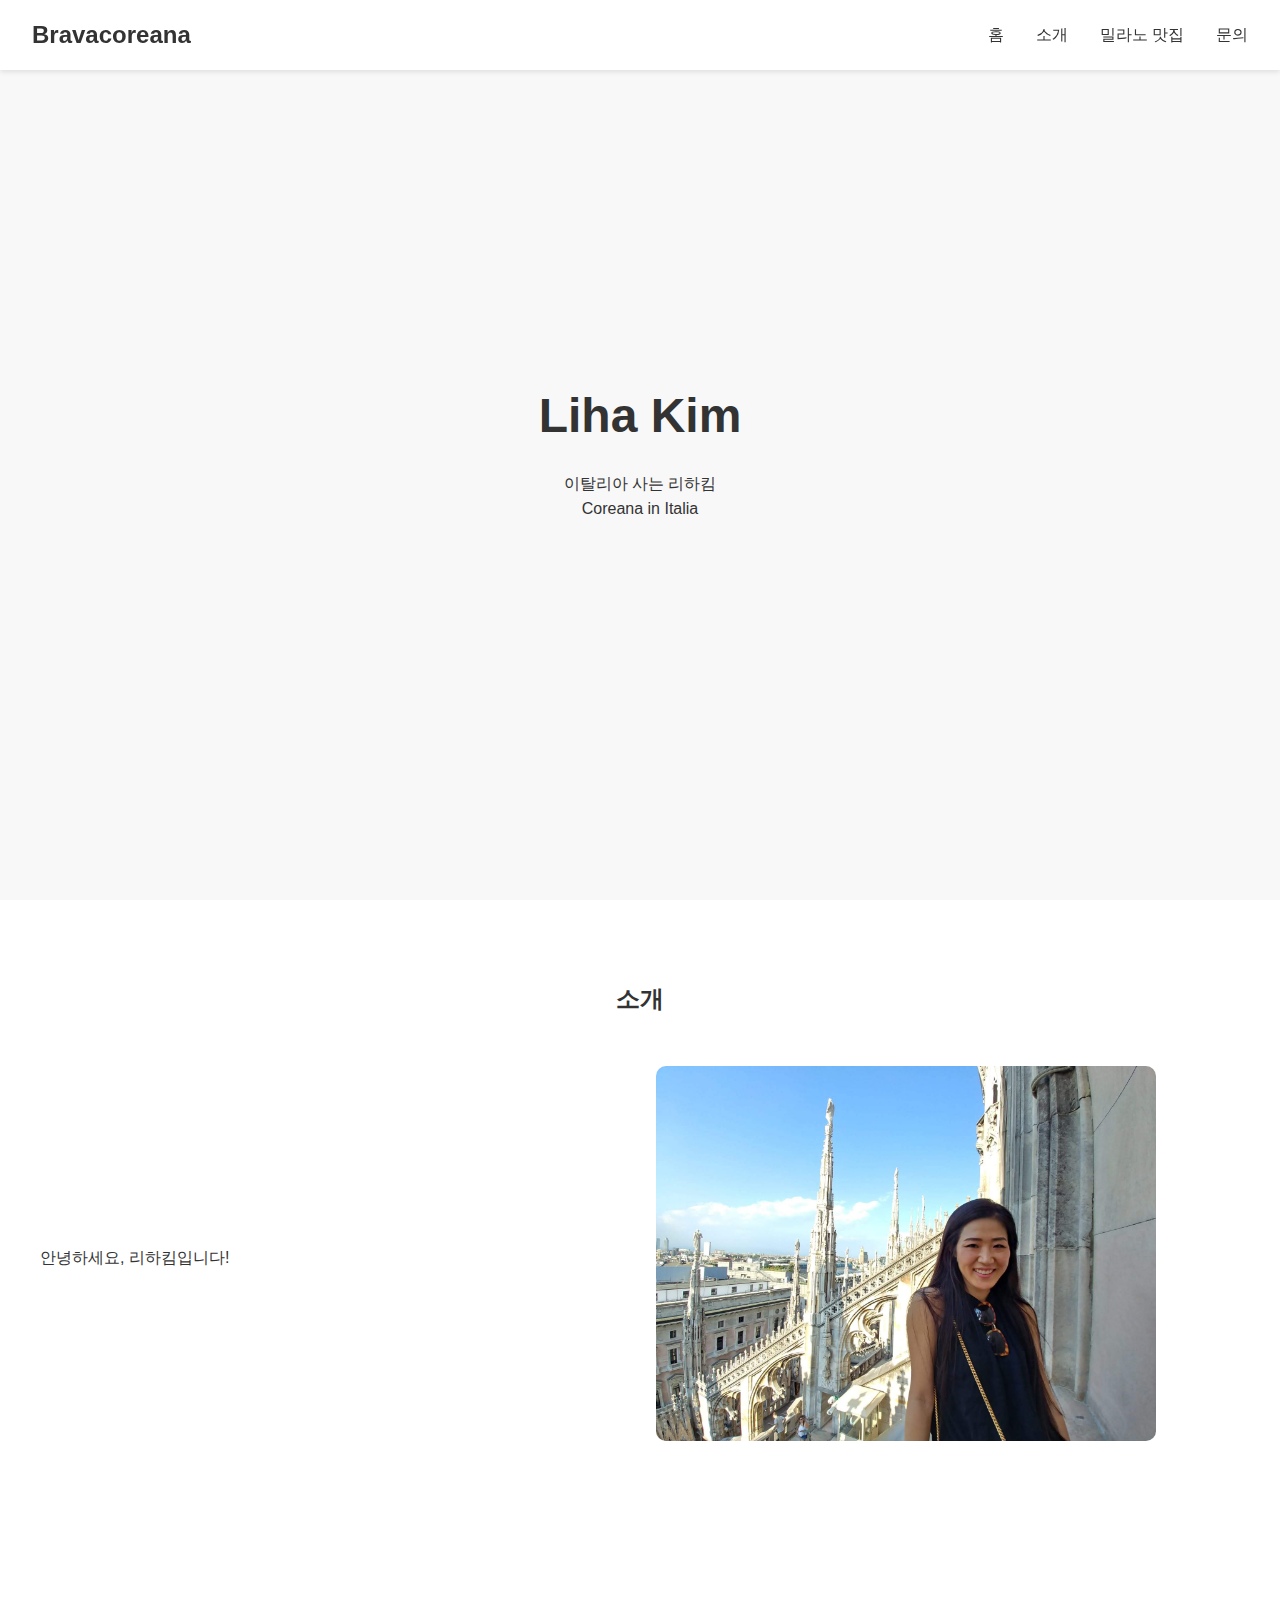
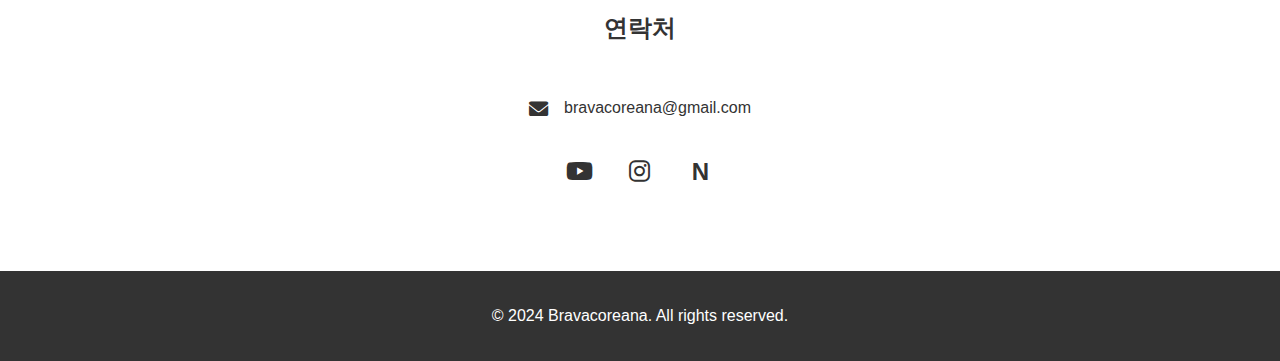
==== index.html @ 782dbe69 "Bravacoreana 로고를 클릭하면 메인 페이지로 이동하도록 수정" ====
<!DOCTYPE html>
<html lang="ko">
<head>
    <meta charset="UTF-8">
    <meta name="viewport" content="width=device-width, initial-scale=1.0">
    <title>LihaKim | Portfolio</title>
    <link rel="stylesheet" href="styles.css">
    <link rel="stylesheet" href="https://cdnjs.cloudflare.com/ajax/libs/font-awesome/6.0.0/css/all.min.css">
</head>
<body>
    <nav class="navbar">
        <a href="/" class="nav-brand">Bravacoreana</a>
        <div class="nav-links">
            <a href="/">홈</a>
            <a href="/#about">소개</a>
            <a href="/milano/fnb/">밀라노 맛집</a>
            <a href="/#contact">문의</a>
        </div>
        <div class="hamburger">
            <span></span>
            <span></span>
            <span></span>
        </div>
    </nav>

    <section id="home" class="hero">
        <div class="hero-content">
            <h1>Liha Kim</h1>
            <p>이탈리아 사는 리하킴<br/>
                Coreana in Italia

            </p>
        </div>
    </section>

    <section id="about" class="about">
        <h2>소개</h2>
        <div class="about-content">
            <div class="about-text">
                <p>안녕하세요, 리하킴입니다!</p>
            </div>
            <div class="about-image">
                <img src="profile.jpg" alt="프로필 이미지">
            </div>
        </div>
    </section>

    <section id="contact" class="contact">
        <h2>연락처</h2>
        <div class="contact-content">
            <div class="contact-info">
                <div class="contact-item">
                    <i class="fas fa-envelope"></i>
                    <a href="mailto:bravacoreana@gmail.com">bravacoreana@gmail.com</a>
                </div>
            </div>
            <div class="social-links">
                <a href="https://www.youtube.com/@lihakim" target="_blank"><i class="fab fa-youtube"></i></a>
                <a href="https://www.instagram.com/brava.coreana" target="_blank"><i class="fab fa-instagram"></i></a>
                <a href="https://in.naver.com/bravacoreana" target="_blank" class="naver-blog">N</a>
            </div>
        </div>
    </section>

    <footer>
        <p>&copy; 2024 Bravacoreana. All rights reserved.</p>
    </footer>

    <script src="script.js"></script>
</body>
</html>
---- styles.css ----
/* CSS 변수 */
:root {
    --primary-color: #4CAF50;
    --text-color: #333;
    --text-light: #666;
    --bg-color: #fff;
    --bg-light: #f8f8f8;
    --shadow: 0 2px 5px rgba(0,0,0,0.1);
    --transition: all 0.3s ease;
    --border-radius: 10px;
    --container-width: 1200px;
}

/* 기본 스타일 */
* {
    margin: 0;
    padding: 0;
    box-sizing: border-box;
}

body {
    font-family: 'Noto Sans KR', sans-serif;
    line-height: 1.6;
    color: var(--text-color);
    background-color: var(--bg-color);
}

/* 공통 섹션 스타일 */
section {
    animation: fadeIn 1s ease-out;
    padding: 5rem 2rem;
}

.section-title {
    text-align: center;
    margin-bottom: 3rem;
}

.container {
    max-width: var(--container-width);
    margin: 0 auto;
}

/* 네비게이션 바 */
.navbar {
    position: fixed;
    top: 0;
    width: 100%;
    padding: 1rem 2rem;
    background: rgba(255, 255, 255, 0.95);
    display: flex;
    justify-content: space-between;
    align-items: center;
    z-index: 1000;
    box-shadow: var(--shadow);
}

.nav-brand {
    font-size: 1.5rem;
    font-weight: bold;
    color: var(--text-color);
    text-decoration: none;
    transition: color 0.3s ease;
}

.nav-brand:hover {
    color: var(--primary-color);
}

.nav-links {
    display: flex;
    gap: 2rem;
    align-items: center;
    margin-left: auto;
}

.nav-links a {
    text-decoration: none;
    color: var(--text-color);
    transition: var(--transition);
}

.nav-links a:hover,
.nav-links a.active {
    color: var(--text-light);
}

.nav-links a.active {
    font-weight: bold;
}

.menu-btn {
    display: none;
    font-size: 1.5rem;
    cursor: pointer;
}

/* 히어로 섹션 */
.hero {
    height: 100vh;
    display: flex;
    align-items: center;
    justify-content: center;
    background: var(--bg-light);
    text-align: center;
}

.hero-content h1 {
    font-size: 3rem;
    margin-bottom: 1rem;
}

/* 소개 섹션 */
.about {
    padding: 5rem 2rem;
    background: #fff;
}

.about h2 {
    text-align: center;
    margin-bottom: 3rem;
}

.about-content {
    max-width: 1200px;
    margin: 0 auto;
    display: grid;
    grid-template-columns: 1fr 1fr;
    gap: 2rem;
    align-items: center;
}

.about-image img {
    width: 100%;
    max-width: 500px;
    border-radius: var(--border-radius);
}

/* 갤러리 섹션 */
.gallery {
    padding: 5rem 2rem;
    background: #fff;
}

.gallery h2 {
    text-align: center;
    margin-bottom: 3rem;
}

.gallery-grid {
    display: grid;
    grid-template-columns: repeat(auto-fit, minmax(300px, 1fr));
    gap: 2rem;
    max-width: 1200px;
    margin: 0 auto;
}

/* 연락처 섹션 */
.contact {
    padding: 5rem 2rem;
    background: #fff;
}

.contact h2 {
    text-align: center;
    margin-bottom: 3rem;
}

.contact-content {
    max-width: 800px;
    margin: 0 auto;
    text-align: center;
}

.contact-info {
    display: flex;
    justify-content: center;
    margin-bottom: 2rem;
}

.contact-item {
    display: flex;
    align-items: center;
    gap: 1rem;
}

.contact-item i {
    font-size: 1.2rem;
    color: var(--text-color);
}

.contact-item a {
    color: var(--text-color);
    text-decoration: none;
    transition: color 0.3s ease;
}

.contact-item a:hover {
    color: var(--text-light);
}

.social-links {
    margin-top: 2rem;
}

.social-links a {
    margin: 0 1rem;
    font-size: 1.5rem;
    color: var(--text-color);
    transition: var(--transition);
}

.social-links a:hover {
    color: var(--text-light);
}

.social-links a.naver-blog {
    color: #333;
    font-weight: 800;
    font-size: 1.5rem;
    font-family: -apple-system, BlinkMacSystemFont, "Malgun Gothic", "맑은 고딕", helvetica, "Apple SD Gothic Neo", sans-serif;
    text-decoration: none;
    padding: 0 5px;
}

.social-links a.naver-blog:hover {
    color: #666;
}

/* 푸터 */
footer {
    text-align: center;
    padding: 2rem;
    background: var(--text-color);
    color: var(--bg-color);
}

/* 맛집 페이지 스타일 */
.food-hero {
    background: linear-gradient(rgba(255, 255, 240, 0.85), rgba(255, 255, 240, 0.85)), url('../images/milano.jpg');
    background-size: cover;
    background-position: center;
    height: 400px;
    display: flex;
    align-items: center;
    justify-content: center;
    text-align: center;
    color: var(--text-color);
    margin-bottom: 2rem;
    position: relative;
}

.food-hero .hero-content {
    position: absolute;
    top: 50%;
    left: 50%;
    transform: translate(-50%, -50%);
    width: 100%;
    padding: 0 1rem;
}

.food-hero h1 {
    font-size: 3rem;
    margin-bottom: 1rem;
    text-shadow: none;
}

.food-hero p {
    font-size: 1.5rem;
    margin: 0;
    text-shadow: none;
}

.food-list {
    padding: 5rem 2rem;
    background: #fff;
}

.food-container {
    max-width: 1200px;
    margin: 0 auto;
    display: grid;
    grid-template-columns: repeat(auto-fit, minmax(350px, 1fr));
    gap: 2rem;
}

.food-item {
    background: var(--bg-color);
    border-radius: var(--border-radius);
    overflow: hidden;
    box-shadow: var(--shadow);
    transition: var(--transition);
    position: relative;
}

.food-item.korean-recommended::before {
    content: "한국인 추천";
    position: absolute;
    top: 10px;
    right: 10px;
    background: #ff6b6b;
    color: white;
    padding: 4px 8px;
    border-radius: 4px;
    font-size: 0.8rem;
    font-weight: bold;
    z-index: 1;
}

.food-item:hover {
    transform: translateY(-5px);
}

.food-image {
    width: 100%;
    height: 250px;
    overflow: hidden;
}

.food-image iframe {
    width: 100%;
    height: 100%;
    border: 0;
}

.food-info {
    padding: 1.5rem;
}

.food-info h3 {
    margin-bottom: 0.5rem;
    font-size: 1.5rem;
}

.address {
    color: var(--text-light);
    margin-bottom: 1rem;
}

.address a {
    color: var(--text-light);
    text-decoration: none;
    transition: var(--transition);
}

.address a:hover {
    color: var(--text-color);
}

.description {
    margin-bottom: 1rem;
    line-height: 1.6;
}

.tags {
    display: flex;
    gap: 0.5rem;
    margin-bottom: 1rem;
    flex-wrap: wrap;
}

.tags span {
    background: var(--bg-light);
    padding: 0.3rem 0.8rem;
    border-radius: 20px;
    font-size: 0.9rem;
    color: var(--text-light);
}

.rating {
    color: #ffd700;
}

.rating-number {
    margin-left: 0.5rem;
    color: var(--text-light);
    font-size: 0.9rem;
}

.nav-links a.active {
    color: #000;
    font-weight: bold;
}

@media (max-width: 768px) {
    .food-container {
        grid-template-columns: 1fr;
    }
    
    .food-hero {
        height: 50vh;
    }
}

/* 서비스 옵션 스타일 */
.service-options {
    display: flex;
    gap: 1rem;
    margin: 1rem 0;
    flex-wrap: wrap;
}

.service-item {
    display: flex;
    align-items: center;
    gap: 0.5rem;
    background: var(--bg-light);
    padding: 0.5rem 1rem;
    border-radius: 20px;
    font-size: 0.9rem;
    color: var(--text-light);
}

.service-item i {
    color: var(--primary-color);
}

/* 가까운 명소 스타일 */
.nearby-attractions {
    margin-top: 1rem;
    padding-top: 1rem;
    border-top: 1px solid #eee;
}

.nearby-attractions h4 {
    display: flex;
    align-items: center;
    gap: 0.5rem;
    color: var(--text-color);
    margin-bottom: 0.5rem;
}

.nearby-attractions h4 i {
    color: var(--primary-color);
}

.nearby-attractions ul {
    list-style: none;
    padding: 0;
    margin: 0;
}

.nearby-attractions li {
    color: var(--text-light);
    font-size: 0.9rem;
    margin-bottom: 0.3rem;
}

/* 반응형 디자인 수정 */
@media (max-width: 768px) {
    .service-options {
        flex-direction: column;
        gap: 0.5rem;
    }
    
    .service-item {
        width: 100%;
        justify-content: center;
    }
}

/* 뷰 토글 버튼 스타일 */
.view-toggle {
    display: flex;
    justify-content: flex-end;
    margin: 2rem auto;
    max-width: var(--container-width);
    padding: 0 2rem;
}

.view-toggle button {
    position: relative;
    width: 70px;
    height: 35px;
    border: none;
    border-radius: 35px;
    background: #F5E6D3;
    cursor: pointer;
    padding: 0;
    transition: var(--transition);
    display: flex;
    align-items: center;
}

.view-toggle button::before {
    content: "";
    position: absolute;
    left: 4px;
    width: 27px;
    height: 27px;
    border-radius: 50%;
    background: white;
    transition: var(--transition);
    top: 4px;
    box-shadow: var(--shadow);
}

.view-toggle button.active {
    background: var(--primary-color);
}

.view-toggle button.active::before {
    left: calc(100% - 31px);
}

.view-toggle button i {
    position: absolute;
    font-size: 0.9rem;
    transition: var(--transition);
    color: #8B7355;
}

.view-toggle button i.fa-th-large {
    right: 8px;
}

.view-toggle button i.fa-list {
    left: 8px;
}

.view-toggle button.active i.fa-th-large {
    color: rgba(255, 255, 255, 0.5);
}

.view-toggle button.active i.fa-list {
    color: white;
}

.view-toggle button:not(.active) i.fa-th-large {
    color: #8B7355;
}

.view-toggle button:not(.active) i.fa-list {
    color: rgba(139, 115, 85, 0.5);
}

/* 리스트형 뷰 스타일 */
.food-container.list-view {
    grid-template-columns: 1fr;
    gap: 1.5rem;
}

.food-container.list-view .food-item {
    display: flex;
    min-height: 180px;
    height: auto;
}

.food-container.list-view .food-image {
    flex: 0 0 180px;
    height: auto;
    min-height: 180px;
}

.food-container.list-view .food-info {
    flex: 1;
    padding: 1.2rem;
    display: grid;
    grid-template-columns: 1fr 1fr;
    gap: 1rem;
    overflow: visible;
}

.food-container.list-view .food-info .main-info {
    grid-column: 1;
    display: flex;
    flex-direction: column;
    gap: 0.5rem;
}

.food-container.list-view .food-info .sub-info {
    grid-column: 2;
    display: flex;
    flex-direction: column;
    gap: 0.5rem;
}

.food-container.list-view .food-info h3 {
    margin: 0;
    font-size: 1.2rem;
}

.food-container.list-view .food-info .description {
    margin: 0.5rem 0;
    line-height: 1.4;
    font-size: 0.95rem;
}

.food-container.list-view .food-info .tags {
    margin: 0.5rem 0;
    display: flex;
    flex-wrap: wrap;
    gap: 0.4rem;
}

.food-container.list-view .food-info .tags span {
    padding: 0.2rem 0.6rem;
    font-size: 0.85rem;
}

.food-container.list-view .food-info .rating {
    margin: 0.5rem 0;
}

.food-container.list-view .food-info .service-options {
    margin: 0;
    display: flex;
    flex-wrap: wrap;
    gap: 0.5rem;
}

.food-container.list-view .food-info .service-options .service-item {
    padding: 0.3rem 0.8rem;
    font-size: 0.85rem;
}

.food-container.list-view .nearby-attractions {
    margin: 0;
    font-size: 0.9rem;
}

.food-container.list-view .nearby-attractions h4 {
    margin: 0 0 0.3rem 0;
    font-size: 1rem;
}

.food-container.list-view .nearby-attractions ul {
    margin: 0;
    padding-left: 1.2rem;
}

.food-container.list-view .food-item.korean-recommended .title-area::after {
    content: "한국인 추천";
    background: #ff6b6b;
    color: white;
    padding: 4px 12px;
    border-radius: 4px;
    font-size: 0.8rem;
    font-weight: bold;
}

@media (max-width: 768px) {
    .food-container.list-view .food-item {
        flex-direction: column;
        height: auto;
    }
    
    .food-container.list-view .food-image {
        width: 100%;
        height: 180px;
        flex: none;
    }

    .food-container.list-view .food-info {
        padding: 1rem;
        grid-template-columns: 1fr;
        gap: 0.8rem;
    }

    .food-container.list-view .food-info .main-info,
    .food-container.list-view .food-info .sub-info {
        grid-column: 1;
    }
}

/* 지도 뷰 스타일 */
.map-view {
    display: none;
    height: 600px;
    margin: 0 auto;
    max-width: var(--container-width);
    padding: 0 2rem;
}

.map-view.active {
    display: block;
}

.food-list.hidden {
    display: none;
}

/* 애니메이션 */
@keyframes fadeIn {
    from {
        opacity: 0;
        transform: translateY(20px);
    }
    to {
        opacity: 1;
        transform: translateY(0);
    }
}

/* 반응형 디자인 */
@media (max-width: 768px) {
    .nav-links {
        position: fixed;
        top: 0;
        left: 0;
        width: 100%;
        height: 100vh;
        background: rgba(255, 255, 255, 0.98);
        display: flex;
        flex-direction: column;
        justify-content: center;
        align-items: center;
        gap: 2rem;
        transform: translateX(100%);
        transition: transform 0.3s ease-in-out;
        z-index: 1000;
        padding: 2rem;
        margin-left: 0;
    }

    .nav-links.active {
        transform: translateX(0);
    }

    .nav-links a {
        font-size: 1.5rem;
        color: var(--text-color);
        text-decoration: none;
        transition: color 0.3s ease;
        padding: 1rem;
        width: 100%;
        text-align: center;
        border-bottom: 1px solid rgba(0, 0, 0, 0.1);
    }

    .nav-links a:last-child {
        border-bottom: none;
    }

    .nav-links a:hover {
        color: var(--primary-color);
    }

    .hamburger {
        display: block;
        position: fixed;
        top: 1rem;
        right: 1rem;
        z-index: 1001;
        background: none;
        border: none;
        cursor: pointer;
        padding: 0.5rem;
    }

    .hamburger span {
        display: block;
        width: 25px;
        height: 3px;
        background-color: var(--text-color);
        margin: 5px 0;
        transition: all 0.3s ease;
    }

    .hamburger.active span:nth-child(1) {
        transform: rotate(45deg) translate(5px, 5px);
    }

    .hamburger.active span:nth-child(2) {
        opacity: 0;
    }

    .hamburger.active span:nth-child(3) {
        transform: rotate(-45deg) translate(7px, -6px);
    }

    .about-content,
    .food-container.list-view .food-info {
        grid-template-columns: 1fr;
    }

    .hero-content h1,
    .food-hero h1 {
        font-size: 2rem;
    }

    .food-container.list-view .food-item {
        flex-direction: column;
    }
    
    .food-container.list-view .food-image {
        width: 100%;
        height: 180px;
        flex: none;
    }

    .food-container.list-view .food-info {
        padding: 1rem;
        grid-template-columns: 1fr;
        gap: 0.8rem;
    }

    .food-container.list-view .food-info .main-info,
    .food-container.list-view .food-info .sub-info {
        grid-column: 1;
    }

    .service-options {
        flex-direction: column;
        gap: 0.5rem;
    }
    
    .service-item {
        width: 100%;
        justify-content: center;
    }
}
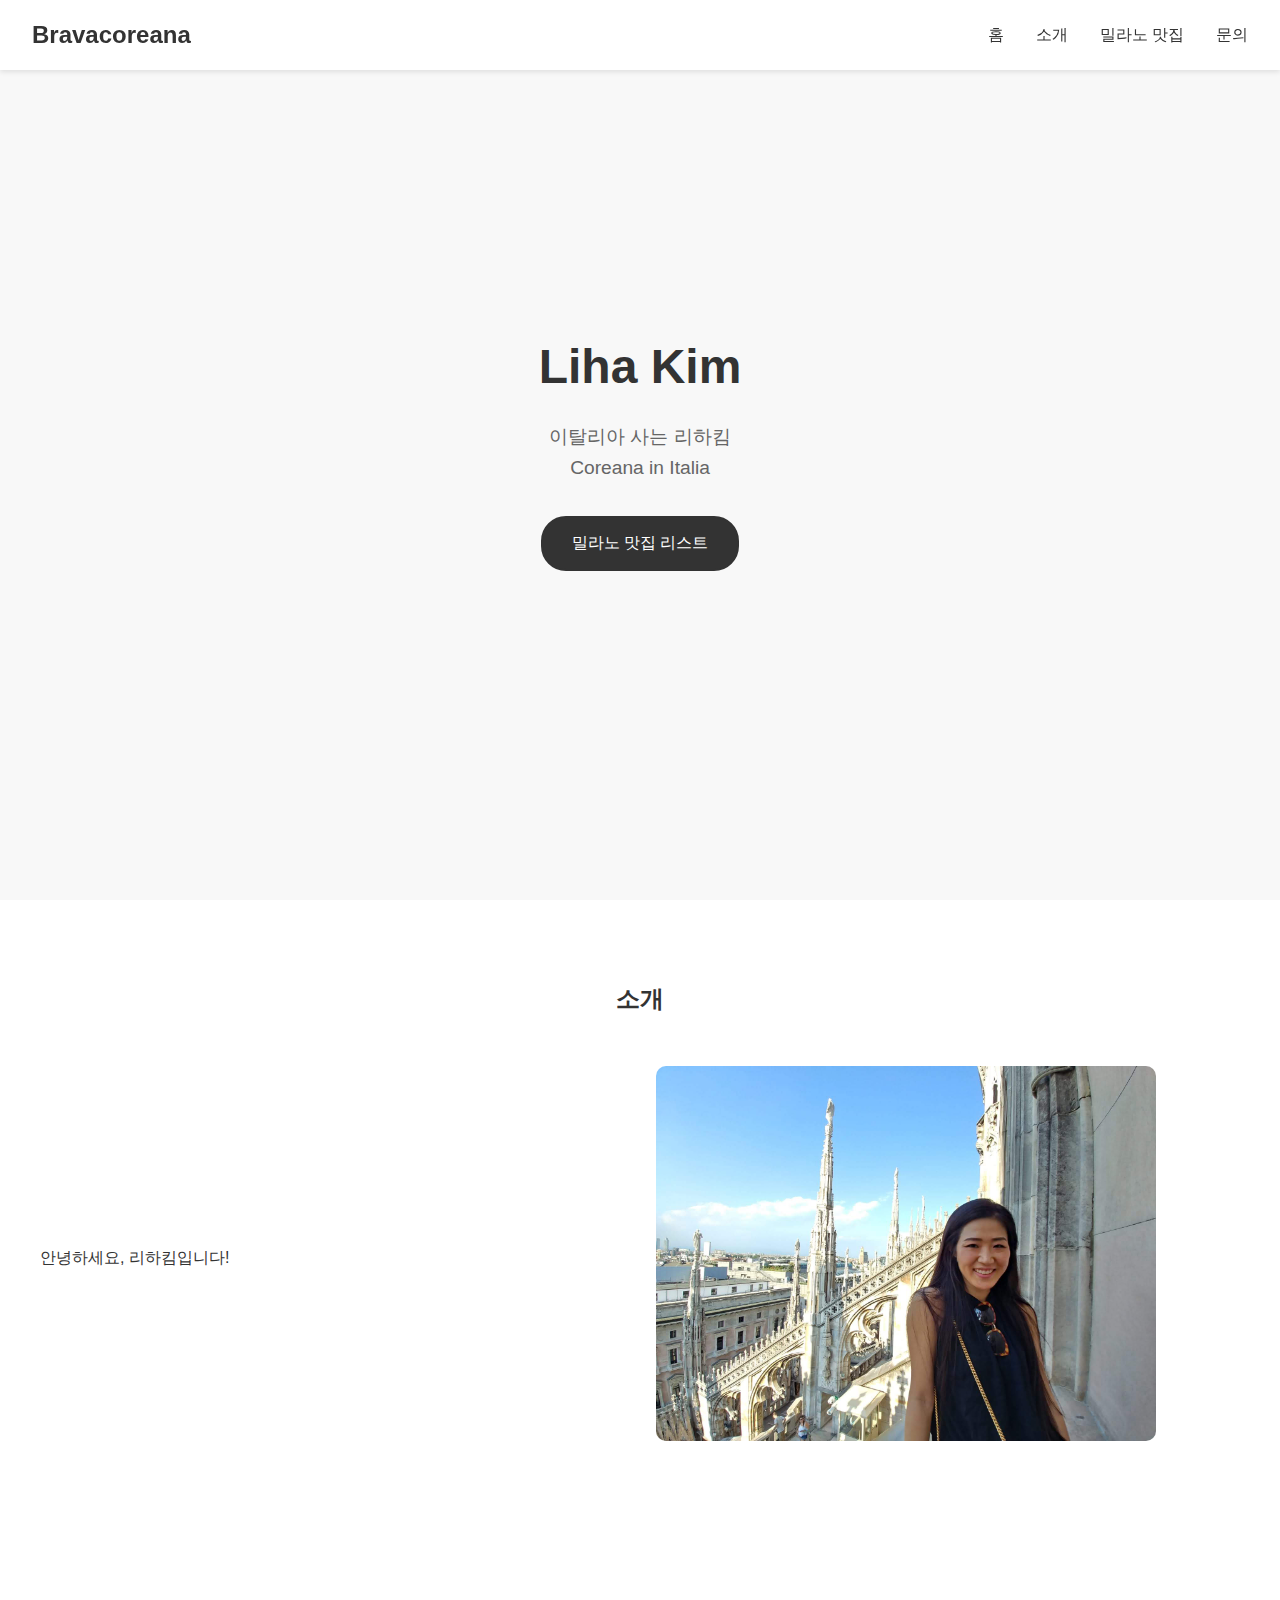
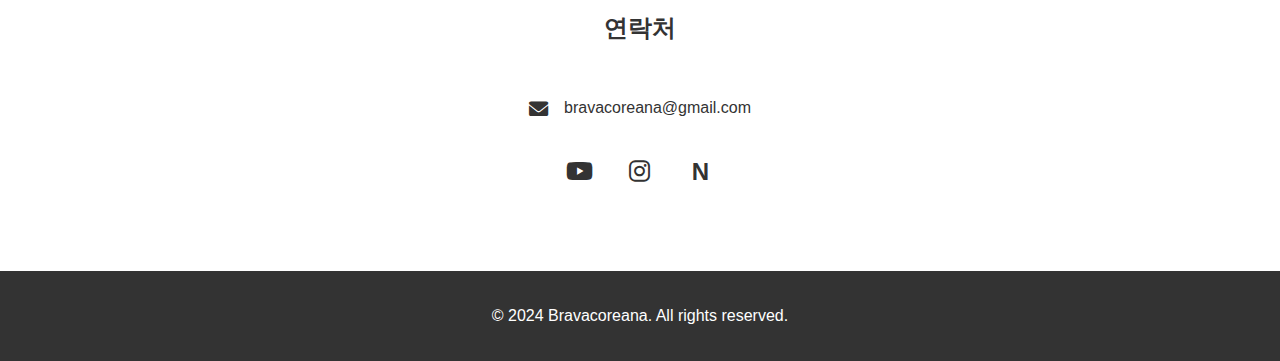
==== commit 71fc1cba: "별점 표시 방식 수정 및 데이터 구조 개선" ====
--- a/index.html
+++ b/index.html
@@ -27,9 +27,8 @@
         <div class="hero-content">
             <h1>Liha Kim</h1>
             <p>이탈리아 사는 리하킴<br/>
-                Coreana in Italia
-
-            </p>
+                Coreana in Italia</p>
+            <a href="/milano/fnb/" class="hero-btn">밀라노 맛집 리스트</a>
         </div>
     </section>
 
--- a/styles.css
+++ b/styles.css
@@ -59,12 +59,7 @@
     font-size: 1.5rem;
     font-weight: bold;
     color: var(--text-color);
-    text-decoration: none;
-    transition: color 0.3s ease;
-}
-
-.nav-brand:hover {
-    color: var(--primary-color);
+    text-decoration: none !important;
 }
 
 .nav-links {
@@ -105,9 +100,37 @@
     text-align: center;
 }
 
+.hero-content {
+    text-align: center;
+}
+
 .hero-content h1 {
     font-size: 3rem;
     margin-bottom: 1rem;
+}
+
+.hero-content p {
+    font-size: 1.2rem;
+    margin-bottom: 2rem;
+    color: var(--text-light);
+}
+
+.hero-btn {
+    display: inline-block;
+    padding: 0.8rem 1.8rem;
+    background-color: var(--text-color);
+    color: white;
+    text-decoration: none;
+    border-radius: 25px;
+    font-size: 1rem;
+    transition: all 0.3s ease;
+    border: 2px solid var(--text-color);
+}
+
+.hero-btn:hover {
+    background-color: rgba(51, 51, 51, 0.9);
+    color: white;
+    transform: translateY(-1px);
 }
 
 /* 소개 섹션 */
@@ -774,9 +797,17 @@
         grid-template-columns: 1fr;
     }
 
-    .hero-content h1,
-    .food-hero h1 {
+    .hero-content h1 {
         font-size: 2rem;
+    }
+
+    .hero-content p {
+        font-size: 1rem;
+    }
+    
+    .hero-btn {
+        padding: 0.8rem 1.5rem;
+        font-size: 1rem;
     }
 
     .food-container.list-view .food-item {
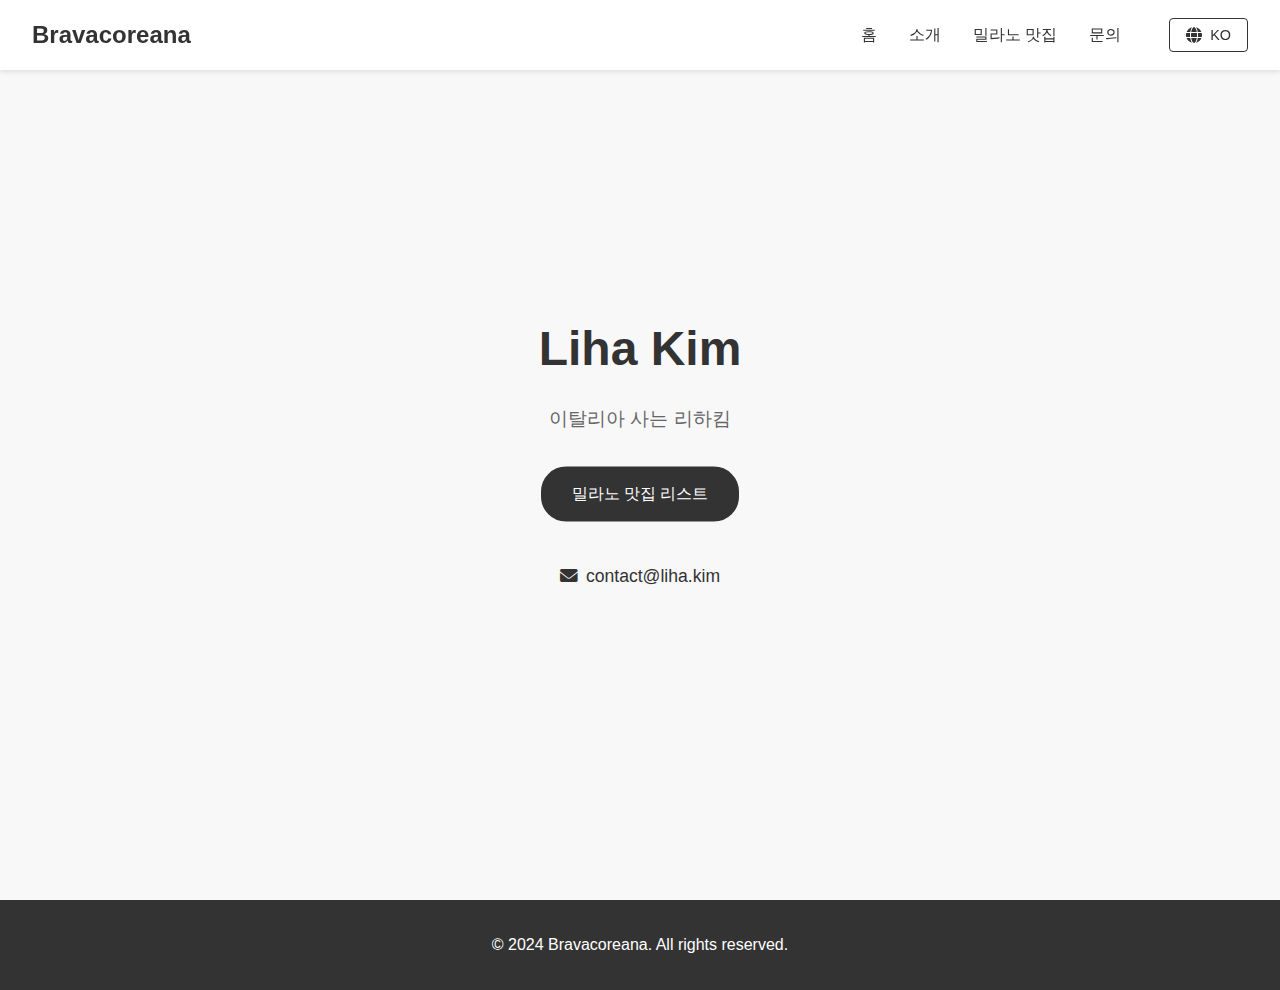
==== commit a6117e0e: "CSS 파일 경로를 절대 경로로 수정" ====
--- a/index.html
+++ b/index.html
@@ -3,18 +3,31 @@
 <head>
     <meta charset="UTF-8">
     <meta name="viewport" content="width=device-width, initial-scale=1.0">
-    <title>LihaKim | Portfolio</title>
-    <link rel="stylesheet" href="styles.css">
+    <title>Bravacoreana | 밀라노 맛집</title>
+    <link rel="icon" type="image/png" href="images/favicon.png">
+    <link rel="apple-touch-icon" href="images/favicon.png">
+    <link rel="stylesheet" href="/styles.css">
     <link rel="stylesheet" href="https://cdnjs.cloudflare.com/ajax/libs/font-awesome/6.0.0/css/all.min.css">
 </head>
 <body>
     <nav class="navbar">
         <a href="/" class="nav-brand">Bravacoreana</a>
         <div class="nav-links">
-            <a href="/">홈</a>
-            <a href="/#about">소개</a>
-            <a href="/milano/fnb/">밀라노 맛집</a>
-            <a href="/#contact">문의</a>
+            <a href="/" class="nav-link" data-key="home">홈</a>
+            <a href="/about" class="nav-link" data-key="about">소개</a>
+            <a href="/milano/fnb/" class="nav-link" data-key="restaurants">밀라노 맛집</a>
+            <a href="/contact" class="nav-link" data-key="contact">문의</a>
+            <div class="lang-dropdown">
+                <button class="lang-dropdown-btn">
+                    <i class="fas fa-globe"></i>
+                    <span class="current-lang">KO</span>
+                </button>
+                <div class="lang-dropdown-content">
+                    <a href="#" data-lang="ko">한국어</a>
+                    <a href="#" data-lang="en">English</a>
+                    <a href="#" data-lang="it">Italiano</a>
+                </div>
+            </div>
         </div>
         <div class="hamburger">
             <span></span>
@@ -26,37 +39,11 @@
     <section id="home" class="hero">
         <div class="hero-content">
             <h1>Liha Kim</h1>
-            <p>이탈리아 사는 리하킴<br/>
-                Coreana in Italia</p>
+            <p>이탈리아 사는 리하킴</p>
             <a href="/milano/fnb/" class="hero-btn">밀라노 맛집 리스트</a>
-        </div>
-    </section>
-
-    <section id="about" class="about">
-        <h2>소개</h2>
-        <div class="about-content">
-            <div class="about-text">
-                <p>안녕하세요, 리하킴입니다!</p>
-            </div>
-            <div class="about-image">
-                <img src="profile.jpg" alt="프로필 이미지">
-            </div>
-        </div>
-    </section>
-
-    <section id="contact" class="contact">
-        <h2>연락처</h2>
-        <div class="contact-content">
-            <div class="contact-info">
-                <div class="contact-item">
-                    <i class="fas fa-envelope"></i>
-                    <a href="mailto:bravacoreana@gmail.com">bravacoreana@gmail.com</a>
-                </div>
-            </div>
-            <div class="social-links">
-                <a href="https://www.youtube.com/@lihakim" target="_blank"><i class="fab fa-youtube"></i></a>
-                <a href="https://www.instagram.com/brava.coreana" target="_blank"><i class="fab fa-instagram"></i></a>
-                <a href="https://in.naver.com/bravacoreana" target="_blank" class="naver-blog">N</a>
+            <div class="hero-email">
+                <i class="fas fa-envelope"></i>
+                <a href="mailto:contact@liha.kim" class="hero-email-link">contact@liha.kim</a>
             </div>
         </div>
     </section>
--- a/styles.css
+++ b/styles.css
@@ -93,25 +93,36 @@
 /* 히어로 섹션 */
 .hero {
     height: 100vh;
+    background: var(--bg-light);
     display: flex;
     align-items: center;
     justify-content: center;
-    background: var(--bg-light);
     text-align: center;
+    color: var(--text-color);
+    padding: 0 20px;
+    position: relative;
 }
 
 .hero-content {
-    text-align: center;
+    max-width: 800px;
+    position: absolute;
+    top: 50%;
+    left: 50%;
+    transform: translate(-50%, -50%);
+    width: 100%;
 }
 
 .hero-content h1 {
     font-size: 3rem;
     margin-bottom: 1rem;
+    font-weight: 700;
+    color: var(--text-color);
 }
 
 .hero-content p {
     font-size: 1.2rem;
     margin-bottom: 2rem;
+    line-height: 1.6;
     color: var(--text-light);
 }
 
@@ -125,12 +136,42 @@
     font-size: 1rem;
     transition: all 0.3s ease;
     border: 2px solid var(--text-color);
+    margin-bottom: 1.5rem;
 }
 
 .hero-btn:hover {
     background-color: rgba(51, 51, 51, 0.9);
     color: white;
     transform: translateY(-1px);
+}
+
+.hero-email {
+    display: flex;
+    align-items: center;
+    justify-content: center;
+    gap: 0.5rem;
+    margin-top: 1rem;
+}
+
+.hero-email i {
+    color: var(--text-color);
+    font-size: 1.1rem;
+}
+
+.hero-email a {
+    color: var(--text-color);
+    text-decoration: none;
+    font-size: 1.1rem;
+}
+
+.hero-email-link {
+    text-decoration: none;
+    color: inherit;
+    transition: var(--transition);
+}
+
+.hero-email-link:hover {
+    color: var(--text-light);
 }
 
 /* 소개 섹션 */
@@ -159,6 +200,53 @@
     border-radius: var(--border-radius);
 }
 
+/* 소개 페이지 스타일 */
+.about-hero {
+    height: 50vh;
+    display: flex;
+    align-items: center;
+    justify-content: center;
+    background: var(--bg-light);
+    text-align: center;
+    margin-top: 60px;
+}
+
+.about-hero-content h1 {
+    font-size: 3rem;
+    margin-bottom: 1rem;
+}
+
+.about-hero-content p {
+    font-size: 1.2rem;
+    color: var(--text-light);
+}
+
+.about-grid {
+    display: grid;
+    grid-template-columns: 1fr 1fr;
+    gap: 4rem;
+    align-items: center;
+    padding: 4rem 0;
+}
+
+.about-text h2 {
+    font-size: 2rem;
+    margin-bottom: 1.5rem;
+}
+
+.about-text p {
+    margin-bottom: 1.5rem;
+    line-height: 1.8;
+    color: var(--text-light);
+}
+
+.about-image img {
+    width: 100%;
+    max-width: 500px;
+    border-radius: var(--border-radius);
+    box-shadow: var(--shadow);
+}
+
 /* 갤러리 섹션 */
 .gallery {
     padding: 5rem 2rem;
@@ -208,14 +296,15 @@
 }
 
 .contact-item i {
+    font-size: 1.5rem;
+    color: var(--text-color);
+}
+
+.contact-item a {
+    color: var(--text-color);
+    text-decoration: none;
     font-size: 1.2rem;
-    color: var(--text-color);
-}
-
-.contact-item a {
-    color: var(--text-color);
-    text-decoration: none;
-    transition: color 0.3s ease;
+    transition: var(--transition);
 }
 
 .contact-item a:hover {
@@ -226,14 +315,18 @@
     margin-top: 2rem;
 }
 
-.social-links a {
-    margin: 0 1rem;
-    font-size: 1.5rem;
-    color: var(--text-color);
-    transition: var(--transition);
-}
-
-.social-links a:hover {
+.social-icons {
+    display: flex;
+    gap: 2rem;
+}
+
+.social-icons a {
+    font-size: 2rem;
+    color: var(--text-color);
+    transition: var(--transition);
+}
+
+.social-icons a:hover {
     color: var(--text-light);
 }
 
@@ -260,38 +353,39 @@
 
 /* 맛집 페이지 스타일 */
 .food-hero {
-    background: linear-gradient(rgba(255, 255, 240, 0.85), rgba(255, 255, 240, 0.85)), url('../images/milano.jpg');
-    background-size: cover;
-    background-position: center;
-    height: 400px;
+    height: 30vh;
+    background: var(--bg-light);
     display: flex;
     align-items: center;
     justify-content: center;
     text-align: center;
     color: var(--text-color);
-    margin-bottom: 2rem;
+    padding: 0 20px;
     position: relative;
+    margin-top: 60px;
 }
 
 .food-hero .hero-content {
+    max-width: 800px;
     position: absolute;
     top: 50%;
     left: 50%;
     transform: translate(-50%, -50%);
     width: 100%;
-    padding: 0 1rem;
 }
 
 .food-hero h1 {
     font-size: 3rem;
     margin-bottom: 1rem;
-    text-shadow: none;
+    font-weight: 700;
+    color: var(--text-color);
 }
 
 .food-hero p {
-    font-size: 1.5rem;
-    margin: 0;
-    text-shadow: none;
+    font-size: 1.2rem;
+    margin-bottom: 2rem;
+    line-height: 1.6;
+    color: var(--text-light);
 }
 
 .food-list {
@@ -840,4 +934,248 @@
         width: 100%;
         justify-content: center;
     }
+
+    .hero-email {
+        font-size: 0.9rem;
+    }
+    
+    .hero-email i {
+        font-size: 1rem;
+    }
+    
+    .hero-email a {
+        font-size: 0.9rem;
+    }
+
+    .about-hero-content h1 {
+        font-size: 2rem;
+    }
+    
+    .about-hero-content p {
+        font-size: 1rem;
+    }
+    
+    .about-grid {
+        grid-template-columns: 1fr;
+        gap: 2rem;
+        padding: 2rem 0;
+    }
+    
+    .about-text h2 {
+        font-size: 1.5rem;
+    }
+}
+
+/* 문의 페이지 스타일 */
+.contact-hero {
+    height: 100vh;
+    display: flex;
+    align-items: center;
+    justify-content: center;
+    background: var(--bg-light);
+    text-align: center;
+    margin-top: 60px;
+}
+
+.contact-hero-content {
+    max-width: 600px;
+    padding: 0 2rem;
+}
+
+.contact-hero-content h1 {
+    font-size: 3rem;
+    margin-bottom: 1rem;
+    color: var(--text-color);
+    font-weight: 500;
+}
+
+.contact-hero-content p {
+    font-size: 1.2rem;
+    color: var(--text-light);
+    margin-bottom: 3rem;
+}
+
+.contact-info {
+    margin-bottom: 3rem;
+}
+
+.contact-item {
+    display: flex;
+    align-items: center;
+    justify-content: center;
+    gap: 1rem;
+}
+
+.contact-item i {
+    font-size: 1.5rem;
+    color: var(--text-color);
+}
+
+.contact-item a {
+    color: var(--text-color);
+    text-decoration: none;
+    font-size: 1.3rem;
+    transition: var(--transition);
+}
+
+.contact-item a:hover {
+    color: var(--text-light);
+}
+
+.social-icons {
+    display: flex;
+    justify-content: center;
+    gap: 2rem;
+}
+
+.social-icons a {
+    font-size: 1.8rem;
+    color: var(--text-color);
+    transition: var(--transition);
+    width: 60px;
+    height: 60px;
+    display: flex;
+    align-items: center;
+    justify-content: center;
+    border: 1px solid rgba(0, 0, 0, 0.1);
+    border-radius: 50%;
+}
+
+.social-icons a:hover {
+    color: var(--text-light);
+    border-color: var(--text-light);
+    transform: translateY(-3px);
+}
+
+.social-icons .naver-blog {
+    font-family: 'Arial', sans-serif;
+    font-weight: bold;
+    font-size: 1.6rem;
+}
+
+@media (max-width: 768px) {
+    .contact-hero-content h1 {
+        font-size: 2.5rem;
+    }
+    
+    .contact-hero-content p {
+        font-size: 1.1rem;
+        margin-bottom: 2rem;
+    }
+    
+    .contact-item i {
+        font-size: 1.3rem;
+    }
+    
+    .contact-item a {
+        font-size: 1.1rem;
+    }
+    
+    .social-icons {
+        gap: 1.5rem;
+    }
+    
+    .social-icons a {
+        font-size: 1.6rem;
+        width: 50px;
+        height: 50px;
+    }
+}
+
+/* 언어 드롭다운 스타일 */
+.lang-dropdown {
+    position: relative;
+    margin-left: 1rem;
+}
+
+.lang-dropdown-btn {
+    display: flex;
+    align-items: center;
+    gap: 0.5rem;
+    background: none;
+    border: 1px solid var(--text-color);
+    color: var(--text-color);
+    padding: 0.5rem 1rem;
+    border-radius: 4px;
+    cursor: pointer;
+    font-size: 0.9rem;
+    transition: var(--transition);
+}
+
+.lang-dropdown-btn:hover {
+    background: var(--text-color);
+    color: white;
+}
+
+.lang-dropdown-btn i {
+    font-size: 1rem;
+}
+
+.lang-dropdown-content {
+    display: none;
+    position: absolute;
+    top: 100%;
+    right: 0;
+    background: white;
+    min-width: 120px;
+    box-shadow: var(--shadow);
+    border-radius: 4px;
+    margin-top: 0.5rem;
+    z-index: 1000;
+}
+
+.lang-dropdown-content.active {
+    display: block;
+}
+
+.lang-dropdown-content a {
+    display: block;
+    padding: 0.8rem 1rem;
+    color: var(--text-color);
+    text-decoration: none;
+    transition: var(--transition);
+    font-size: 0.9rem;
+}
+
+.lang-dropdown-content a:hover {
+    background: var(--bg-light);
+    color: var(--text-color);
+}
+
+.lang-dropdown-content a.active {
+    background: var(--bg-light);
+    color: var(--text-color);
+    font-weight: bold;
+}
+
+@media (max-width: 768px) {
+    .lang-dropdown {
+        margin: 1rem 0;
+        width: 100%;
+    }
+    
+    .lang-dropdown-btn {
+        width: 100%;
+        justify-content: center;
+        padding: 0.8rem;
+        font-size: 1rem;
+    }
+    
+    .lang-dropdown-content {
+        position: static;
+        width: 100%;
+        margin-top: 0;
+        box-shadow: none;
+        border-top: 1px solid rgba(0, 0, 0, 0.1);
+    }
+    
+    .lang-dropdown-content a {
+        padding: 1rem;
+        text-align: center;
+        border-bottom: 1px solid rgba(0, 0, 0, 0.1);
+    }
+    
+    .lang-dropdown-content a:last-child {
+        border-bottom: none;
+    }
 } 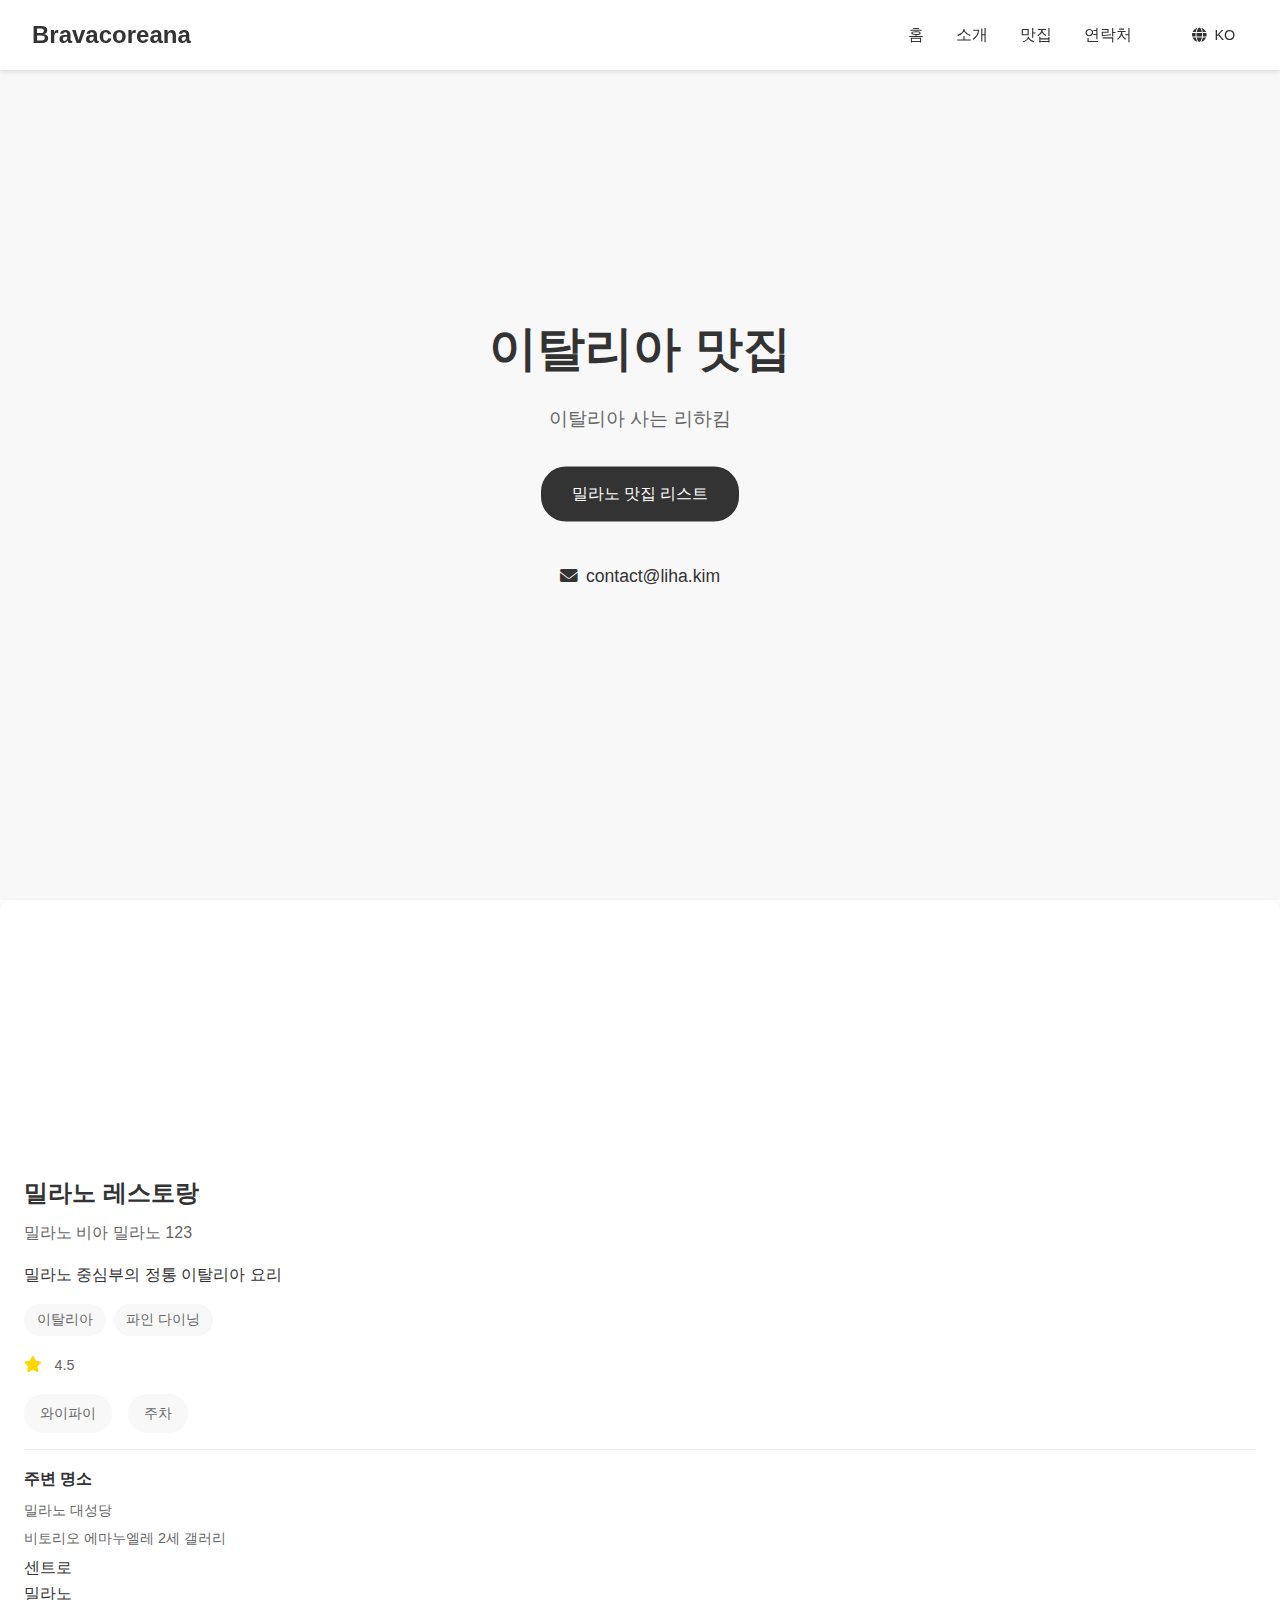
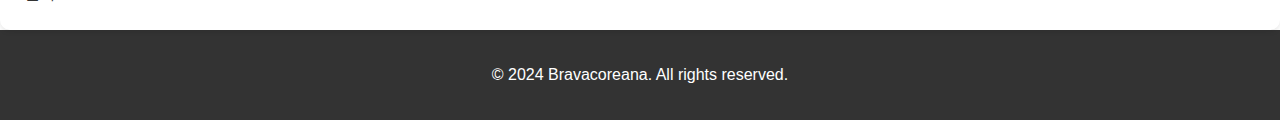
==== commit 461dd4fe: "모바일 환경에서 언어 선택기 UI 개선 및 햄버거 메뉴 버그 수정" ====
--- a/index.html
+++ b/index.html
@@ -40,13 +40,51 @@
         <div class="hero-content">
             <h1>Liha Kim</h1>
             <p>이탈리아 사는 리하킴</p>
-            <a href="/milano/fnb/" class="hero-btn">밀라노 맛집 리스트</a>
+            <a href="/milano/fnb/" class="hero-btn" data-key="heroButton">밀라노 맛집 리스트</a>
             <div class="hero-email">
                 <i class="fas fa-envelope"></i>
                 <a href="mailto:contact@liha.kim" class="hero-email-link">contact@liha.kim</a>
             </div>
         </div>
     </section>
+
+    <div class="food-item" data-id="1">
+        <div class="food-image">
+            <iframe src="https://www.google.com/maps/embed?pb=!1m18!1m12!1m3!1d2798.872456789012!2d9.1905!3d45.4642!2m3!1f0!2f0!3f0!3m2!1i1024!2i768!4f13.1!3m3!1m2!1s0x0%3A0x0!2zNDXCsDI3JzUxLjIiTiA5wrAxMScyNS44IkU!5e0!3m2!1sen!2sit!4v1234567890!5m2!1sen!2sit" allowfullscreen="" loading="lazy"></iframe>
+        </div>
+        <div class="food-info">
+            <h3 data-key="restaurant1">Ristorante Milano</h3>
+            <div class="address" data-key="address1">Via Milano 123, Milano</div>
+            <div class="description" data-key="description1">Authentic Italian cuisine in the heart of Milan.</div>
+            <div class="tags">
+                <span data-key="tag1">Italian</span>
+                <span data-key="tag2">Fine Dining</span>
+            </div>
+            <div class="rating">
+                <i class="fas fa-star"></i>
+                <span class="rating-number" data-key="rating1">4.5</span>
+            </div>
+            <div class="service-options">
+                <div class="service-item" data-key="service1">
+                    <i class="fas fa-wifi"></i>
+                    <span>WiFi</span>
+                </div>
+                <div class="service-item" data-key="service2">
+                    <i class="fas fa-parking"></i>
+                    <span>Parking</span>
+                </div>
+            </div>
+            <div class="nearby-attractions">
+                <h4 data-key="nearby1">Nearby Attractions</h4>
+                <ul>
+                    <li data-key="attraction1">Duomo di Milano</li>
+                    <li data-key="attraction2">Galleria Vittorio Emanuele II</li>
+                </ul>
+            </div>
+            <div class="area" data-key="area1">Centro</div>
+            <div class="city" data-key="city1">Milano</div>
+        </div>
+    </div>
 
     <footer>
         <p>&copy; 2024 Bravacoreana. All rights reserved.</p>
--- a/styles.css
+++ b/styles.css
@@ -1082,33 +1082,27 @@
     }
 }
 
-/* 언어 드롭다운 스타일 */
+/* 언어 드롭다운 */
 .lang-dropdown {
     position: relative;
     margin-left: 1rem;
 }
 
 .lang-dropdown-btn {
+    background: none;
+    border: none;
+    color: var(--text-color);
+    font-size: 0.9rem;
+    cursor: pointer;
+    padding: 0.5rem 0.8rem;
     display: flex;
     align-items: center;
     gap: 0.5rem;
-    background: none;
-    border: 1px solid var(--text-color);
-    color: var(--text-color);
-    padding: 0.5rem 1rem;
-    border-radius: 4px;
-    cursor: pointer;
-    font-size: 0.9rem;
     transition: var(--transition);
 }
 
 .lang-dropdown-btn:hover {
-    background: var(--text-color);
-    color: white;
-}
-
-.lang-dropdown-btn i {
-    font-size: 1rem;
+    color: var(--text-light);
 }
 
 .lang-dropdown-content {
@@ -1117,24 +1111,27 @@
     top: 100%;
     right: 0;
     background: white;
-    min-width: 120px;
-    box-shadow: var(--shadow);
-    border-radius: 4px;
+    min-width: 100px;
+    border-radius: 8px;
+    box-shadow: 0 4px 12px rgba(0, 0, 0, 0.1);
+    z-index: 1000;
     margin-top: 0.5rem;
-    z-index: 1000;
-}
-
-.lang-dropdown-content.active {
+    padding: 0.5rem;
+}
+
+.lang-dropdown-content.show {
     display: block;
 }
 
 .lang-dropdown-content a {
     display: block;
-    padding: 0.8rem 1rem;
+    padding: 0.6rem 1rem;
     color: var(--text-color);
     text-decoration: none;
-    transition: var(--transition);
+    transition: all 0.2s ease;
+    white-space: nowrap;
     font-size: 0.9rem;
+    border-radius: 4px;
 }
 
 .lang-dropdown-content a:hover {
@@ -1145,37 +1142,86 @@
 .lang-dropdown-content a.active {
     background: var(--bg-light);
     color: var(--text-color);
-    font-weight: bold;
+    font-weight: 500;
 }
 
 @media (max-width: 768px) {
     .lang-dropdown {
-        margin: 1rem 0;
+        margin-left: 0;
+        margin-top: 1rem;
         width: 100%;
-    }
-    
+        text-align: center;
+    }
+
     .lang-dropdown-btn {
         width: 100%;
+        padding: 0.8rem;
+        background: var(--bg-light);
+        border: 1px solid var(--text-light);
+        border-radius: 4px;
+        color: var(--text-color);
+        font-size: 1rem;
+        cursor: pointer;
+        display: flex;
+        align-items: center;
         justify-content: center;
-        padding: 0.8rem;
-        font-size: 1rem;
-    }
-    
+        gap: 0.5rem;
+    }
+
     .lang-dropdown-content {
-        position: static;
-        width: 100%;
-        margin-top: 0;
-        box-shadow: none;
-        border-top: 1px solid rgba(0, 0, 0, 0.1);
-    }
-    
+        display: none;
+        position: fixed;
+        top: 50%;
+        left: 50%;
+        transform: translate(-50%, -50%);
+        width: 80%;
+        max-width: 300px;
+        background: white;
+        border-radius: 12px;
+        box-shadow: 0 4px 20px rgba(0, 0, 0, 0.2);
+        padding: 1.5rem;
+        z-index: 1000;
+    }
+
+    .lang-dropdown-content.show {
+        display: block;
+    }
+
+    .lang-dropdown-content::before {
+        content: '';
+        position: fixed;
+        top: 0;
+        left: 0;
+        right: 0;
+        bottom: 0;
+        background: rgba(0, 0, 0, 0.5);
+        z-index: -1;
+    }
+
     .lang-dropdown-content a {
+        display: block;
         padding: 1rem;
+        color: var(--text-color);
+        text-decoration: none;
+        border-radius: 8px;
+        transition: all 0.3s ease;
+        font-size: 1.1rem;
+        margin-bottom: 0.5rem;
         text-align: center;
-        border-bottom: 1px solid rgba(0, 0, 0, 0.1);
-    }
-    
+        background: var(--bg-light);
+    }
+
     .lang-dropdown-content a:last-child {
-        border-bottom: none;
+        margin-bottom: 0;
+    }
+
+    .lang-dropdown-content a:hover {
+        background: var(--text-light);
+        color: var(--bg-light);
+    }
+
+    .lang-dropdown-content a.active {
+        background: var(--text-color);
+        color: var(--bg-light);
     }
 } 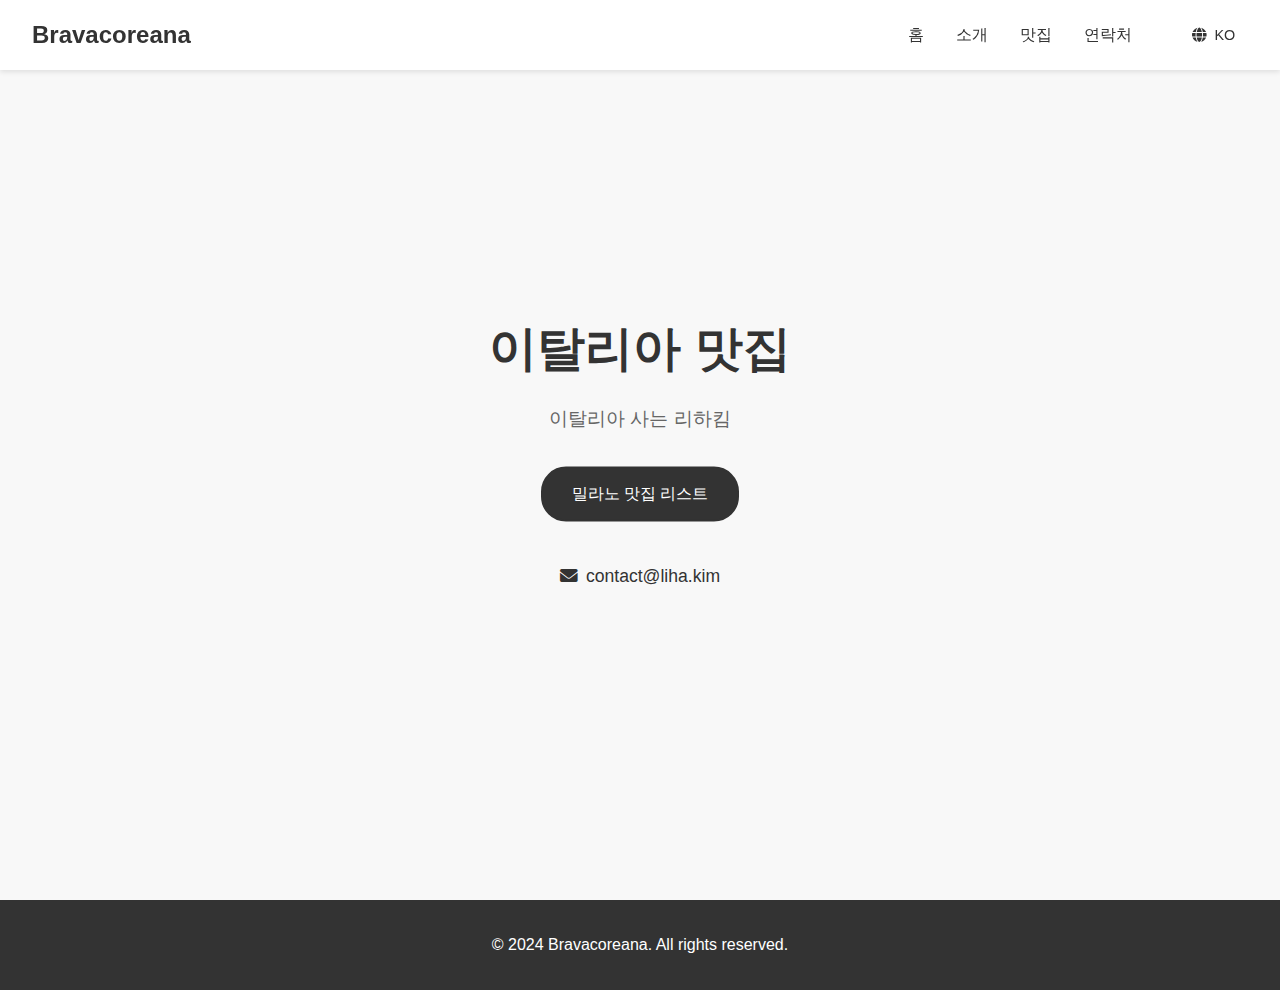
==== commit 1e71cffa: "fix: 다국어 지원 관련 data-key 속성 제거" ====
--- a/index.html
+++ b/index.html
@@ -48,44 +48,6 @@
         </div>
     </section>
 
-    <div class="food-item" data-id="1">
-        <div class="food-image">
-            <iframe src="https://www.google.com/maps/embed?pb=!1m18!1m12!1m3!1d2798.872456789012!2d9.1905!3d45.4642!2m3!1f0!2f0!3f0!3m2!1i1024!2i768!4f13.1!3m3!1m2!1s0x0%3A0x0!2zNDXCsDI3JzUxLjIiTiA5wrAxMScyNS44IkU!5e0!3m2!1sen!2sit!4v1234567890!5m2!1sen!2sit" allowfullscreen="" loading="lazy"></iframe>
-        </div>
-        <div class="food-info">
-            <h3 data-key="restaurant1">Ristorante Milano</h3>
-            <div class="address" data-key="address1">Via Milano 123, Milano</div>
-            <div class="description" data-key="description1">Authentic Italian cuisine in the heart of Milan.</div>
-            <div class="tags">
-                <span data-key="tag1">Italian</span>
-                <span data-key="tag2">Fine Dining</span>
-            </div>
-            <div class="rating">
-                <i class="fas fa-star"></i>
-                <span class="rating-number" data-key="rating1">4.5</span>
-            </div>
-            <div class="service-options">
-                <div class="service-item" data-key="service1">
-                    <i class="fas fa-wifi"></i>
-                    <span>WiFi</span>
-                </div>
-                <div class="service-item" data-key="service2">
-                    <i class="fas fa-parking"></i>
-                    <span>Parking</span>
-                </div>
-            </div>
-            <div class="nearby-attractions">
-                <h4 data-key="nearby1">Nearby Attractions</h4>
-                <ul>
-                    <li data-key="attraction1">Duomo di Milano</li>
-                    <li data-key="attraction2">Galleria Vittorio Emanuele II</li>
-                </ul>
-            </div>
-            <div class="area" data-key="area1">Centro</div>
-            <div class="city" data-key="city1">Milano</div>
-        </div>
-    </div>
-
     <footer>
         <p>&copy; 2024 Bravacoreana. All rights reserved.</p>
     </footer>
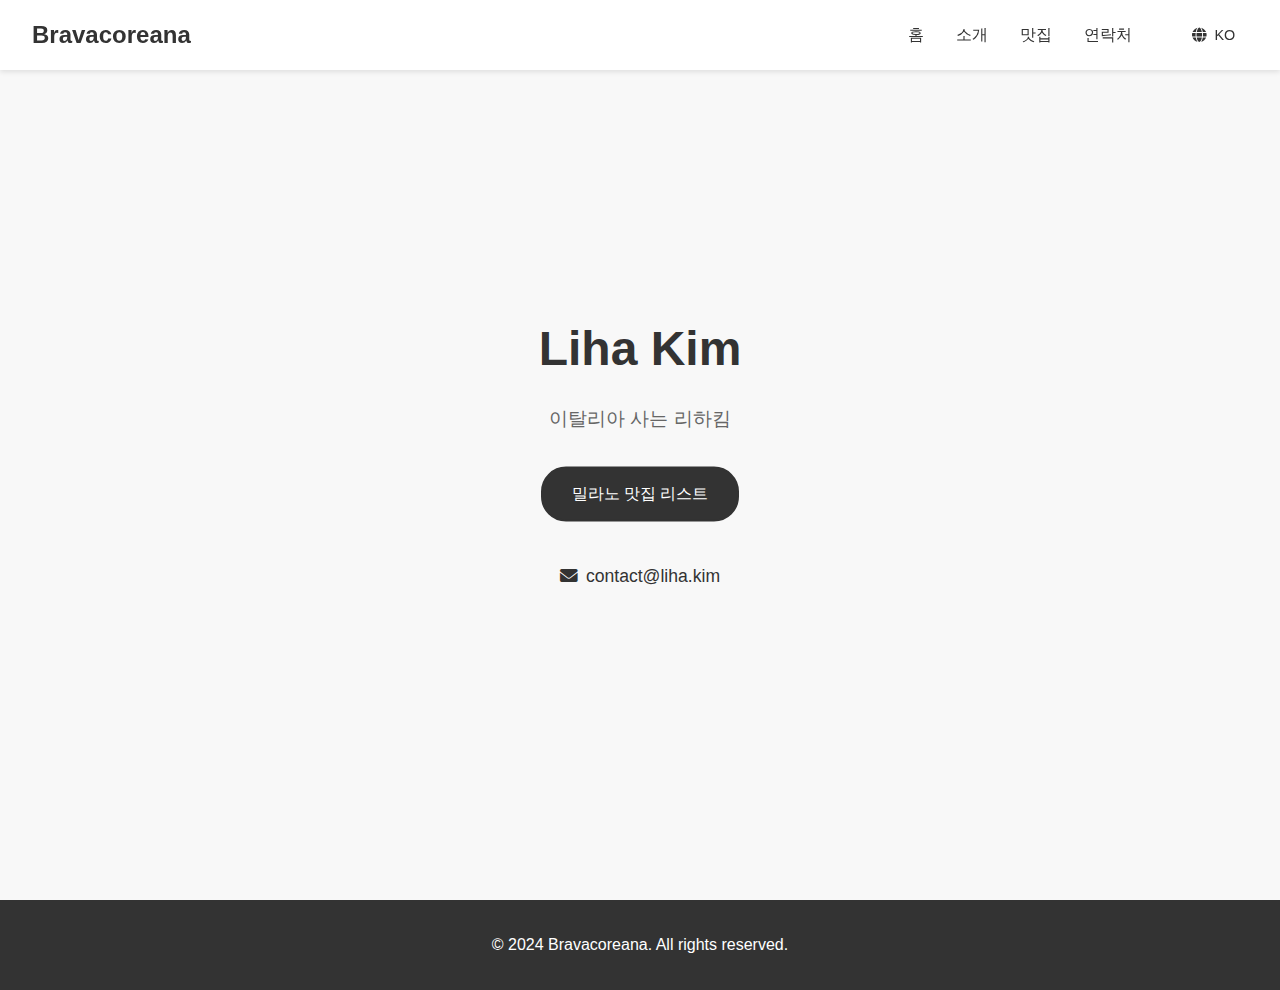
==== commit 891a9ee2: "fix: 모든 페이지의 초기 텍스트 제거하여 언어 전환 깜빡임 현상 해결" ====
--- a/index.html
+++ b/index.html
@@ -3,7 +3,7 @@
 <head>
     <meta charset="UTF-8">
     <meta name="viewport" content="width=device-width, initial-scale=1.0">
-    <title>Bravacoreana | 밀라노 맛집</title>
+    <title>Bravacoreana</title>
     <link rel="icon" type="image/png" href="images/favicon.png">
     <link rel="apple-touch-icon" href="images/favicon.png">
     <link rel="stylesheet" href="/styles.css">
@@ -13,19 +13,19 @@
     <nav class="navbar">
         <a href="/" class="nav-brand">Bravacoreana</a>
         <div class="nav-links">
-            <a href="/" class="nav-link" data-key="home">홈</a>
-            <a href="/about" class="nav-link" data-key="about">소개</a>
-            <a href="/milano/fnb/" class="nav-link" data-key="restaurants">밀라노 맛집</a>
-            <a href="/contact" class="nav-link" data-key="contact">문의</a>
+            <a href="/" class="nav-link" data-key="home"></a>
+            <a href="/about" class="nav-link" data-key="about"></a>
+            <a href="/milano/fnb/" class="nav-link" data-key="restaurants"></a>
+            <a href="/contact" class="nav-link" data-key="contact"></a>
             <div class="lang-dropdown">
                 <button class="lang-dropdown-btn">
                     <i class="fas fa-globe"></i>
-                    <span class="current-lang">KO</span>
+                    <span class="current-lang"></span>
                 </button>
                 <div class="lang-dropdown-content">
-                    <a href="#" data-lang="ko">한국어</a>
-                    <a href="#" data-lang="en">English</a>
-                    <a href="#" data-lang="it">Italiano</a>
+                    <a href="#" data-lang="ko"></a>
+                    <a href="#" data-lang="en"></a>
+                    <a href="#" data-lang="it"></a>
                 </div>
             </div>
         </div>
@@ -38,9 +38,9 @@
 
     <section id="home" class="hero">
         <div class="hero-content">
-            <h1>Liha Kim</h1>
-            <p>이탈리아 사는 리하킴</p>
-            <a href="/milano/fnb/" class="hero-btn" data-key="heroButton">밀라노 맛집 리스트</a>
+            <h1 data-key="heroTitle"></h1>
+            <p data-key="heroSubtitle"></p>
+            <a href="/milano/fnb/" class="hero-btn" data-key="heroButton"></a>
             <div class="hero-email">
                 <i class="fas fa-envelope"></i>
                 <a href="mailto:contact@liha.kim" class="hero-email-link">contact@liha.kim</a>
--- a/styles.css
+++ b/styles.css
@@ -64,8 +64,8 @@
 
 .nav-links {
     display: flex;
+    align-items: center;
     gap: 2rem;
-    align-items: center;
     margin-left: auto;
 }
 
@@ -828,6 +828,8 @@
         z-index: 1000;
         padding: 2rem;
         margin-left: 0;
+        opacity: 1;
+        visibility: visible;
     }
 
     .nav-links.active {
@@ -850,7 +852,7 @@
     }
 
     .nav-links a:hover {
-        color: var(--primary-color);
+        color: #333333;
     }
 
     .hamburger {
@@ -963,6 +965,37 @@
     
     .about-text h2 {
         font-size: 1.5rem;
+    }
+
+    .lang-dropdown {
+        position: relative;
+        margin: 15px 0;
+        margin-left: auto;
+    }
+
+    .lang-dropdown-content {
+        position: fixed;
+        top: 50%;
+        right: 10%;
+        transform: translate(0, -50%);
+        background: white;
+        padding: 20px;
+        border-radius: 12px;
+        box-shadow: 0 4px 20px rgba(0,0,0,0.12);
+        z-index: 1000;
+        width: 80%;
+        max-width: 300px;
+        display: none;
+        opacity: 0;
+        visibility: hidden;
+        border: 1px solid #e0e0e0;
+        transition: opacity 0.3s ease, visibility 0.3s ease;
+    }
+
+    .lang-dropdown-content.show {
+        display: block;
+        opacity: 1;
+        visibility: visible;
     }
 }
 
@@ -1147,81 +1180,102 @@
 
 @media (max-width: 768px) {
     .lang-dropdown {
-        margin-left: 0;
-        margin-top: 1rem;
-        width: 100%;
-        text-align: center;
+        position: relative;
+        margin: 15px 0;
     }
 
     .lang-dropdown-btn {
         width: 100%;
-        padding: 0.8rem;
-        background: var(--bg-light);
-        border: 1px solid var(--text-light);
-        border-radius: 4px;
-        color: var(--text-color);
-        font-size: 1rem;
-        cursor: pointer;
+        padding: 12px 20px;
+        background: #ffffff;
+        border: 2px solid #e0e0e0;
+        border-radius: 8px;
+        color: #333333;
+        font-size: 16px;
+        font-weight: 500;
         display: flex;
         align-items: center;
         justify-content: center;
-        gap: 0.5rem;
+        gap: 8px;
+        transition: all 0.2s ease;
+        box-shadow: 0 2px 4px rgba(0,0,0,0.05);
+    }
+
+    .lang-dropdown-btn:hover {
+        background: #f5f5f5;
+        border-color: #d0d0d0;
+        transform: translateY(-1px);
+        box-shadow: 0 3px 6px rgba(0,0,0,0.08);
+    }
+
+    .lang-dropdown-btn i {
+        font-size: 16px;
+        color: #666666;
     }
 
     .lang-dropdown-content {
-        display: none;
         position: fixed;
         top: 50%;
         left: 50%;
         transform: translate(-50%, -50%);
+        background: white;
+        padding: 20px;
+        border-radius: 12px;
+        box-shadow: 0 4px 20px rgba(0,0,0,0.12);
+        z-index: 1000;
         width: 80%;
         max-width: 300px;
-        background: white;
-        border-radius: 12px;
-        box-shadow: 0 4px 20px rgba(0, 0, 0, 0.2);
-        padding: 1.5rem;
-        z-index: 1000;
+        display: none;
+        opacity: 0;
+        visibility: hidden;
+        border: 1px solid #e0e0e0;
+    }
+
+    .lang-dropdown-content a {
+        display: block;
+        padding: 12px 20px;
+        color: #333333;
+        text-decoration: none;
+        border-radius: 6px;
+        margin: 8px 0;
+        transition: all 0.2s ease;
+        font-weight: 500;
+        text-align: center;
+        background: #ffffff;
+        border: 1px solid #e0e0e0;
+    }
+
+    .lang-dropdown-content a:last-child {
+        margin-bottom: 0;
+        border: 1px solid #e0e0e0;
+    }
+
+    .lang-dropdown-content a:hover {
+        background: #f5f5f5;
+        border-color: #d0d0d0;
+        transform: translateX(3px);
+    }
+
+    .lang-dropdown-content a.active {
+        background: #f5f5f5;
+        border-color: #d0d0d0;
+        color: #333333;
+        font-weight: 600;
     }
 
     .lang-dropdown-content.show {
         display: block;
-    }
-
-    .lang-dropdown-content::before {
-        content: '';
-        position: fixed;
-        top: 0;
-        left: 0;
-        right: 0;
-        bottom: 0;
-        background: rgba(0, 0, 0, 0.5);
-        z-index: -1;
-    }
-
-    .lang-dropdown-content a {
-        display: block;
-        padding: 1rem;
-        color: var(--text-color);
-        text-decoration: none;
-        border-radius: 8px;
-        transition: all 0.3s ease;
-        font-size: 1.1rem;
-        margin-bottom: 0.5rem;
-        text-align: center;
-        background: var(--bg-light);
-    }
-
-    .lang-dropdown-content a:last-child {
-        margin-bottom: 0;
-    }
-
-    .lang-dropdown-content a:hover {
-        background: var(--text-light);
-        color: var(--bg-light);
-    }
-
-    .lang-dropdown-content a.active {
-        background: var(--text-color);
-        color: var(--bg-light);
+        opacity: 1;
+        visibility: visible;
+        animation: fadeIn 0.3s ease;
+    }
+
+    @keyframes fadeIn {
+        from {
+            opacity: 0;
+        }
+        to {
+            opacity: 1;
+        }
     }
 } 